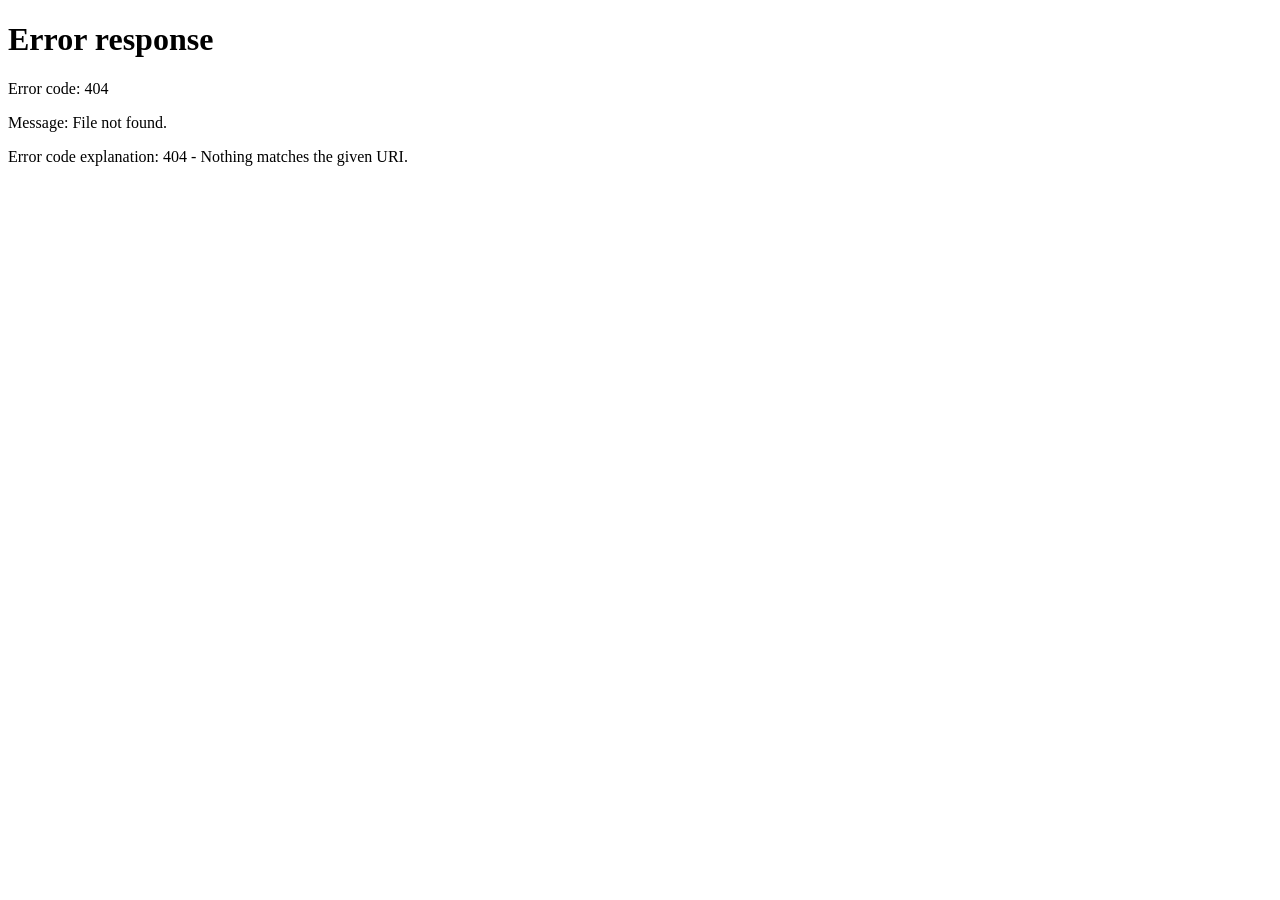
==== frontend/pages/achievements.html @ 1017ee3e "Add files via upload" ====
<!DOCTYPE html>
<html lang="en" dir="ltr">
<head>
  <meta charset="UTF-8">
  <meta name="viewport" content="width=device-width, initial-scale=1.0">
  <title>ABOOD Test - Achievements</title>
  <link href="https://fonts.googleapis.com/css2?family=Orbitron:wght@500;700;900&family=Exo+2:wght@300;400;500;600&family=Cairo:wght@400;500;600;700&family=JetBrains+Mono:wght@400;500&display=swap" rel="stylesheet">
  <link rel="stylesheet" href="../css/dashboard.css">
  <style>
    .ach-summary { display: grid; grid-template-columns: 1fr 1fr 1fr; gap: 14px; margin-bottom: 8px; }
    .ach-summary-card { background: var(--panel); border: 1px solid var(--border); border-radius: 14px; padding: 18px 20px; }
    .ach-summary-val { font-family: var(--font-head); font-size: 28px; color: var(--neon); margin-bottom: 4px; }
    .ach-summary-label { font-size: 11px; color: var(--text2); letter-spacing: 2px; }
    .ach-progress-track { height: 8px; background: rgba(20, 20, 29,0.6); border-radius: 4px; margin-top: 12px; overflow: hidden; }
    .ach-progress-fill { height: 100%; background: linear-gradient(90deg, var(--neon2), var(--neon3)); box-shadow: 0 0 10px var(--neon); transition: width 1s ease; }

    .ach-grid { display: grid; grid-template-columns: repeat(3, 1fr); gap: 16px; }
    .ach-badge {
      background: var(--panel);
      border: 1px solid var(--border);
      border-radius: 16px;
      padding: 24px 20px;
      display: flex;
      flex-direction: column;
      align-items: center;
      gap: 10px;
      transition: all 0.3s;
      text-align: center;
    }
    .ach-badge.unlocked {
      border-color: rgba(255, 77, 142, 0.4);
      box-shadow: 0 0 30px rgba(255, 77, 142, 0.15);
    }
    .ach-badge.locked { opacity: 0.6; }
    .ach-badge .icon {
      font-size: 38px;
      width: 64px; height: 64px;
      border-radius: 16px;
      display: flex; align-items: center; justify-content: center;
      background: rgba(177, 77, 255, 0.06);
      border: 1px solid var(--border);
      transition: all 0.3s;
    }
    .ach-badge.unlocked .icon {
      background: linear-gradient(135deg, rgba(177, 77, 255,0.2), rgba(255, 77, 142,0.2));
      border-color: var(--neon3);
      color: var(--neon3);
    }
    .ach-badge.locked .icon { filter: grayscale(0.8); opacity: 0.6; }
    .ach-name {
      font-family: var(--font-head);
      font-size: 12px;
      color: var(--text);
      letter-spacing: 2px;
    }
    .ach-desc { font-size: 12px; color: var(--text2); line-height: 1.5; }
    .ach-status {
      margin-top: 6px;
      padding: 4px 10px;
      border-radius: 12px;
      font-size: 9px;
      letter-spacing: 2px;
      font-family: var(--font-head);
    }
    .ach-badge.unlocked .ach-status { background: rgba(0,255,170,0.1); color: var(--success); border: 1px solid rgba(0,255,170,0.3); }
    .ach-badge.locked .ach-status { background: rgba(255,255,255,0.05); color: var(--text2); border: 1px solid var(--border); }

    html[dir="rtl"] .ach-name, html[dir="rtl"] .ach-status { letter-spacing: 0; }

    @media (max-width: 900px) { .ach-grid { grid-template-columns: repeat(2, 1fr); } .ach-summary { grid-template-columns: 1fr; } }
    @media (max-width: 600px) { .ach-grid { grid-template-columns: 1fr; } }
  </style>
</head>
<body>
<div id="page">
  <div class="ach-summary">
    <div class="ach-summary-card">
      <div class="ach-summary-val" id="achUnlocked">0</div>
      <div class="ach-summary-label" data-i18n="ach.unlocked">UNLOCKED</div>
    </div>
    <div class="ach-summary-card">
      <div class="ach-summary-val" id="achTotal">0</div>
      <div class="ach-summary-label">TOTAL BADGES</div>
    </div>
    <div class="ach-summary-card">
      <div class="ach-summary-val" id="achPercent">0%</div>
      <div class="ach-summary-label" data-i18n="ach.progress">PROGRESS</div>
      <div class="ach-progress-track"><div class="ach-progress-fill" id="achProgressBar" style="width:0%"></div></div>
    </div>
  </div>

  <div class="panel">
    <div class="panel-title" data-i18n="shell.achievements">ACHIEVEMENTS</div>
    <div class="ach-grid" id="achGrid">
      <div style="grid-column:1/-1;text-align:center;padding:40px;color:var(--text2)" data-i18n="hub.loading">Loading...</div>
    </div>
  </div>
</div>

<script src="../js/config.js"></script>
  <script src="../js/translations.js"></script>
<script src="../js/app.js"></script>
<script>
  Auth.requireAuth();
  Shell.mount({ active: 'achievements', title: { text: 'ACHIEVEMENTS', i18n: 'shell.achievements' } });

  async function loadAchievements() {
    try {
      const data = await API.getAchievements();
      document.getElementById('achUnlocked').textContent = data.unlocked;
      document.getElementById('achTotal').textContent = data.total;
      const pct = data.total > 0 ? Math.round((data.unlocked / data.total) * 100) : 0;
      document.getElementById('achPercent').textContent = pct + '%';
      setTimeout(() => {
        document.getElementById('achProgressBar').style.width = pct + '%';
      }, 100);

      const grid = document.getElementById('achGrid');
      grid.innerHTML = data.items.map(item => `
        <div class="ach-badge ${item.unlocked ? 'unlocked' : 'locked'}">
          <div class="icon">${item.icon}</div>
          <div class="ach-name">${item.name}</div>
          <div class="ach-desc">${item.description}</div>
          <div class="ach-status">${item.unlocked ? I18n.t('ach.unlocked') : I18n.t('ach.locked')}</div>
        </div>
      `).join('');
    } catch (err) {
      document.getElementById('achGrid').innerHTML = `<div style="grid-column:1/-1;text-align:center;color:var(--danger);padding:40px">${err.message}</div>`;
    }
  }

  loadAchievements();
</script>
</body>
</html>
---- frontend/css/dashboard.css ----
/* Shared dashboard theme - purple/pink/black - matches landing page */

:root {
  --accent-purple: #b14dff;
  --accent-purple-dark: #8a2be2;
  --accent-pink: #ff4d8e;
  --accent-pink-glow: #ff79b0;
  /* Alias old neon names to purple for backwards compatibility */
  --neon: #b14dff;
  --neon2: #8a2be2;
  --neon3: #ff4d8e;
  --bg: #08080d;
  --bg2: #14141d;
  --bg3: #1c1c28;
  --panel: rgba(20, 20, 29, 0.92);
  --panel-deep: rgba(10, 10, 15, 0.85);
  --border: rgba(177, 77, 255, 0.18);
  --border-soft: rgba(255, 255, 255, 0.08);
  --text: #ffffff;
  --text2: #8b8ba0;
  --text-muted: #5a5a6e;
  --success: #4dffaa;
  --warn: #ffaa4d;
  --danger: #ff4466;
  --font-head: 'Orbitron', sans-serif;
  --font-body: 'Exo 2', 'Inter', sans-serif;
  --font-mono: 'JetBrains Mono', monospace;
}

* { margin: 0; padding: 0; box-sizing: border-box; font-family: var(--font-body); }

html[dir="rtl"] * { font-family: 'Cairo', var(--font-body); }
html[dir="rtl"] .sb-logo, html[dir="rtl"] .topbar-title, html[dir="rtl"] .panel-title,
html[dir="rtl"] .stat-val, html[dir="rtl"] .metric-val, html[dir="rtl"] .level-badge,
html[dir="rtl"] .ach-name { font-family: 'Orbitron', 'Cairo', sans-serif; }

body {
  background: var(--bg);
  color: var(--text);
  min-height: 100vh;
  overflow-x: hidden;
}

/* Ambient purple/pink glow background */
body::before {
  content: '';
  position: fixed; inset: 0;
  background-image:
    radial-gradient(circle at 20% 30%, rgba(177, 77, 255, 0.08) 0%, transparent 55%),
    radial-gradient(circle at 80% 70%, rgba(255, 77, 142, 0.06) 0%, transparent 55%);
  pointer-events: none; z-index: 0;
}

/* Faint grid texture matching landing */
body::after {
  content: '';
  position: fixed; inset: 0;
  background-image:
    linear-gradient(rgba(255, 255, 255, 0.015) 1px, transparent 1px),
    linear-gradient(90deg, rgba(255, 255, 255, 0.015) 1px, transparent 1px);
  background-size: 50px 50px;
  pointer-events: none; z-index: 0;
}

/* App shell */
.app-shell {
  display: flex;
  min-height: 100vh;
  position: relative;
  z-index: 1;
}

/* Sidebar */
.sidebar {
  width: 220px;
  background: rgba(10, 10, 15, 0.95);
  border-right: 1px solid var(--border);
  display: flex;
  flex-direction: column;
  padding: 20px 0;
  gap: 4px;
  flex-shrink: 0;
  position: sticky;
  top: 0;
  height: 100vh;
  overflow-y: auto;
}

.sb-logo {
  font-family: var(--font-head);
  font-size: 13px;
  color: var(--text);
  letter-spacing: 2px;
  padding: 0 20px 20px;
  border-bottom: 1px solid var(--border);
  cursor: pointer;
  text-decoration: none;
}

.sb-logo .accent {
  color: var(--accent-purple);
  text-shadow: 0 0 12px rgba(177, 77, 255, 0.6);
}

.sb-user {
  padding: 16px 20px;
  display: flex;
  align-items: center;
  gap: 10px;
  border-bottom: 1px solid var(--border);
  margin-bottom: 8px;
}

.sb-avatar {
  width: 36px; height: 36px;
  border-radius: 50%;
  background: linear-gradient(135deg, var(--accent-purple), var(--accent-pink));
  display: flex; align-items: center; justify-content: center;
  font-family: var(--font-head);
  font-size: 14px;
  color: #fff;
  font-weight: 700;
  box-shadow: 0 0 14px rgba(177, 77, 255, 0.3);
}

.sb-info { flex: 1; min-width: 0; }
.sb-name { font-size: 12px; color: var(--text); font-weight: 600; overflow: hidden; text-overflow: ellipsis; white-space: nowrap; }
.sb-id { font-size: 10px; color: var(--text2); font-family: var(--font-mono); }

.nav-item {
  display: flex;
  align-items: center;
  gap: 10px;
  padding: 11px 20px;
  color: var(--text2);
  font-size: 13px;
  cursor: pointer;
  transition: all 0.2s;
  border-left: 2px solid transparent;
  text-decoration: none;
}

html[dir="rtl"] .nav-item { border-left: none; border-right: 2px solid transparent; }

.nav-item:hover, .nav-item.active {
  background: rgba(177, 77, 255, 0.08);
  color: var(--accent-purple);
  border-left-color: var(--accent-purple);
}

html[dir="rtl"] .nav-item:hover, html[dir="rtl"] .nav-item.active {
  border-right-color: var(--accent-purple);
}

.nav-icon { font-size: 16px; width: 20px; text-align: center; }

.nav-bottom { margin-top: auto; padding: 0 20px; }

.logout-btn {
  width: 100%;
  padding: 10px;
  background: transparent;
  border: 1px solid var(--border);
  color: var(--text2);
  border-radius: 8px;
  cursor: pointer;
  font-size: 12px;
  font-family: var(--font-head);
  letter-spacing: 1.5px;
  transition: all 0.2s;
}

.logout-btn:hover { border-color: var(--danger); color: var(--danger); }

/* Main */
.main-area {
  flex: 1;
  display: flex;
  flex-direction: column;
  overflow-x: hidden;
  min-width: 0;
}

.topbar {
  height: 56px;
  border-bottom: 1px solid var(--border);
  display: flex;
  align-items: center;
  padding: 0 24px;
  gap: 12px;
  background: rgba(10, 10, 15, 0.7);
  backdrop-filter: blur(10px);
  position: sticky;
  top: 0;
  z-index: 50;
}

.topbar-title {
  font-family: var(--font-head);
  font-size: 14px;
  color: var(--text);
  letter-spacing: 2px;
  flex: 1;
}

.topbar-icon {
  position: relative;
  width: 36px; height: 36px;
  border-radius: 10px;
  background: rgba(177, 77, 255, 0.08);
  border: 1px solid var(--border);
  display: flex;
  align-items: center;
  justify-content: center;
  cursor: pointer;
  color: var(--text2);
  font-size: 16px;
  transition: all 0.2s;
  text-decoration: none;
}

.topbar-icon:hover { background: rgba(177, 77, 255, 0.15); color: var(--accent-purple); }

.notif-dot {
  position: absolute;
  top: 6px; right: 6px;
  width: 7px; height: 7px;
  background: var(--accent-pink);
  border-radius: 50%;
  border: 1px solid var(--bg2);
  box-shadow: 0 0 6px var(--accent-pink);
}

.lang-btn-pill {
  display: inline-flex;
  align-items: center;
  gap: 6px;
  padding: 8px 14px;
  background: rgba(177, 77, 255, 0.08);
  border: 1px solid var(--border);
  color: var(--text2);
  border-radius: 20px;
  font-size: 11px;
  font-family: var(--font-head);
  letter-spacing: 1.5px;
  cursor: pointer;
  transition: all 0.2s;
}

.lang-btn-pill:hover { color: var(--accent-purple); border-color: var(--accent-purple); }

/* Content */
.content {
  flex: 1;
  padding: 24px;
  display: flex;
  flex-direction: column;
  gap: 16px;
}

/* Cards */
.panel {
  background: var(--panel);
  border: 1px solid var(--border);
  border-radius: 14px;
  padding: 20px;
}

.panel-title {
  font-family: var(--font-head);
  font-size: 11px;
  color: var(--text2);
  letter-spacing: 2px;
  margin-bottom: 14px;
  text-transform: uppercase;
}

html[dir="rtl"] .panel-title { letter-spacing: 0; text-transform: none; font-size: 13px; }

/* Profile card */
.profile-card {
  background: var(--panel);
  border: 1px solid var(--border);
  border-radius: 14px;
  padding: 20px;
  display: flex;
  align-items: center;
  gap: 20px;
  position: relative;
  overflow: hidden;
}

.profile-card::before {
  content: '';
  position: absolute;
  top: -50%; right: -10%;
  width: 300px; height: 300px;
  background: radial-gradient(circle, rgba(177, 77, 255, 0.12), transparent 70%);
  filter: blur(40px);
  pointer-events: none;
}

.profile-avatar {
  width: 56px; height: 56px;
  border-radius: 50%;
  background: linear-gradient(135deg, var(--accent-purple), var(--accent-pink));
  display: flex; align-items: center; justify-content: center;
  font-family: var(--font-head);
  font-size: 22px;
  color: #fff;
  font-weight: 700;
  flex-shrink: 0;
  box-shadow: 0 0 24px rgba(177, 77, 255, 0.4);
  position: relative; z-index: 1;
}

.profile-info { flex: 1; min-width: 0; position: relative; z-index: 1; }
.profile-name { font-family: var(--font-head); font-size: 16px; color: var(--text); margin-bottom: 3px; }
.profile-meta { font-size: 11px; color: var(--text2); font-family: var(--font-mono); margin-bottom: 10px; }
.xp-bar-wrap { background: rgba(255, 255, 255, 0.05); border-radius: 20px; height: 8px; overflow: hidden; }
.xp-bar {
  height: 100%;
  background: linear-gradient(90deg, var(--accent-purple), var(--accent-pink));
  border-radius: 20px;
  box-shadow: 0 0 10px rgba(177, 77, 255, 0.5);
  transition: width 1s ease;
}
.xp-label { font-size: 10px; color: var(--text2); margin-top: 6px; font-family: var(--font-mono); }
.level-badge {
  background: linear-gradient(135deg, var(--accent-purple-dark), var(--accent-purple));
  border-radius: 12px;
  padding: 8px 16px;
  font-family: var(--font-head);
  font-size: 11px;
  color: #fff;
  letter-spacing: 2px;
  flex-shrink: 0;
  box-shadow: 0 0 18px rgba(177, 77, 255, 0.3);
  position: relative; z-index: 1;
}

/* Stats row */
.stats-row {
  display: grid;
  grid-template-columns: repeat(4, 1fr);
  gap: 12px;
}

.stat-card {
  background: var(--panel);
  border: 1px solid var(--border);
  border-radius: 12px;
  padding: 16px;
  text-align: center;
  cursor: pointer;
  transition: all 0.25s;
}

.stat-card:hover {
  border-color: var(--accent-purple);
  box-shadow: 0 0 20px rgba(177, 77, 255, 0.2);
  transform: translateY(-2px);
}

.stat-val {
  font-family: var(--font-head);
  font-size: 24px;
  background: linear-gradient(135deg, var(--accent-purple), var(--accent-pink));
  -webkit-background-clip: text;
  -webkit-text-fill-color: transparent;
  background-clip: text;
  margin-bottom: 4px;
}
.stat-key { font-size: 10px; color: var(--text2); letter-spacing: 1px; }

/* Buttons */
.btn-neon {
  padding: 10px 18px;
  background: linear-gradient(135deg, var(--accent-purple-dark), var(--accent-purple));
  border: none;
  border-radius: 8px;
  color: #fff;
  font-family: var(--font-head);
  font-size: 11px;
  letter-spacing: 2px;
  cursor: pointer;
  box-shadow: 0 0 16px rgba(177, 77, 255, 0.25);
  transition: transform 0.2s;
  text-decoration: none;
  display: inline-block;
}

.btn-neon:hover { transform: translateY(-2px); box-shadow: 0 0 24px rgba(177, 77, 255, 0.4); }

.btn-ghost {
  padding: 10px 18px;
  background: transparent;
  border: 1px solid var(--border);
  color: var(--text2);
  border-radius: 8px;
  font-family: var(--font-head);
  font-size: 11px;
  letter-spacing: 2px;
  cursor: pointer;
  transition: all 0.2s;
}

.btn-ghost:hover { border-color: var(--accent-purple); color: var(--accent-purple); }

/* Mobile menu */
.menu-toggle {
  display: none;
  width: 36px; height: 36px;
  border-radius: 10px;
  background: rgba(177, 77, 255, 0.08);
  border: 1px solid var(--border);
  color: var(--accent-purple);
  cursor: pointer;
  align-items: center;
  justify-content: center;
  font-size: 18px;
}

@media (max-width: 900px) {
  .sidebar {
    position: fixed;
    left: -240px;
    transition: left 0.3s;
    z-index: 200;
  }
  .sidebar.open { left: 0; box-shadow: 0 0 40px rgba(0, 0, 0, 0.6); }
  .menu-toggle { display: inline-flex; }
  .topbar { padding: 0 16px; }
  .content { padding: 16px; }
  .stats-row { grid-template-columns: repeat(2, 1fr); }
}
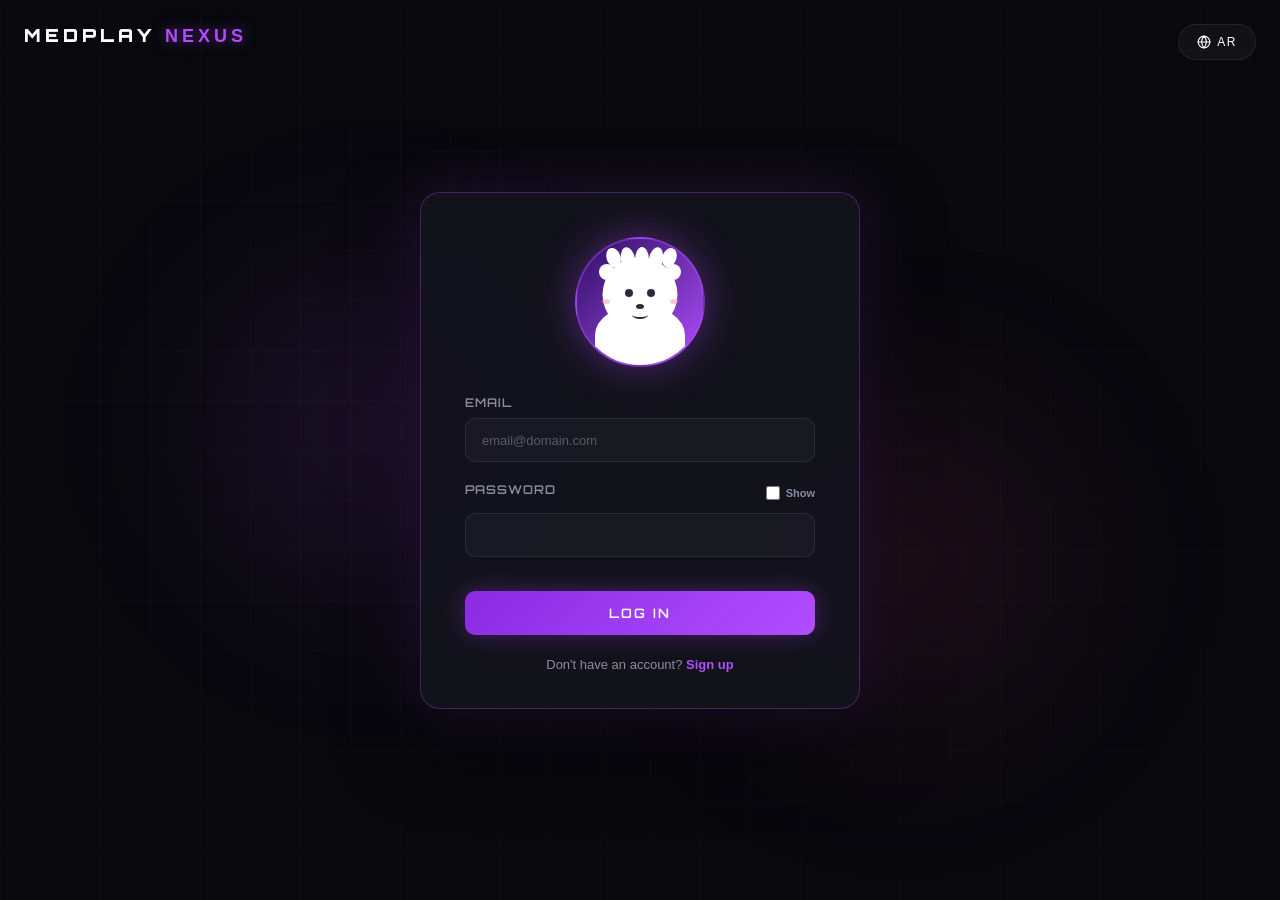
==== commit 25206111: "Add files via upload" ====
--- a/frontend/pages/achievements.html
+++ b/frontend/pages/achievements.html
@@ -3,7 +3,7 @@
 <head>
   <meta charset="UTF-8">
   <meta name="viewport" content="width=device-width, initial-scale=1.0">
-  <title>ABOOD Test - Achievements</title>
+  <title>MedPlay Nexus - Achievements</title>
   <link href="https://fonts.googleapis.com/css2?family=Orbitron:wght@500;700;900&family=Exo+2:wght@300;400;500;600&family=Cairo:wght@400;500;600;700&family=JetBrains+Mono:wght@400;500&display=swap" rel="stylesheet">
   <link rel="stylesheet" href="../css/dashboard.css">
   <style>
